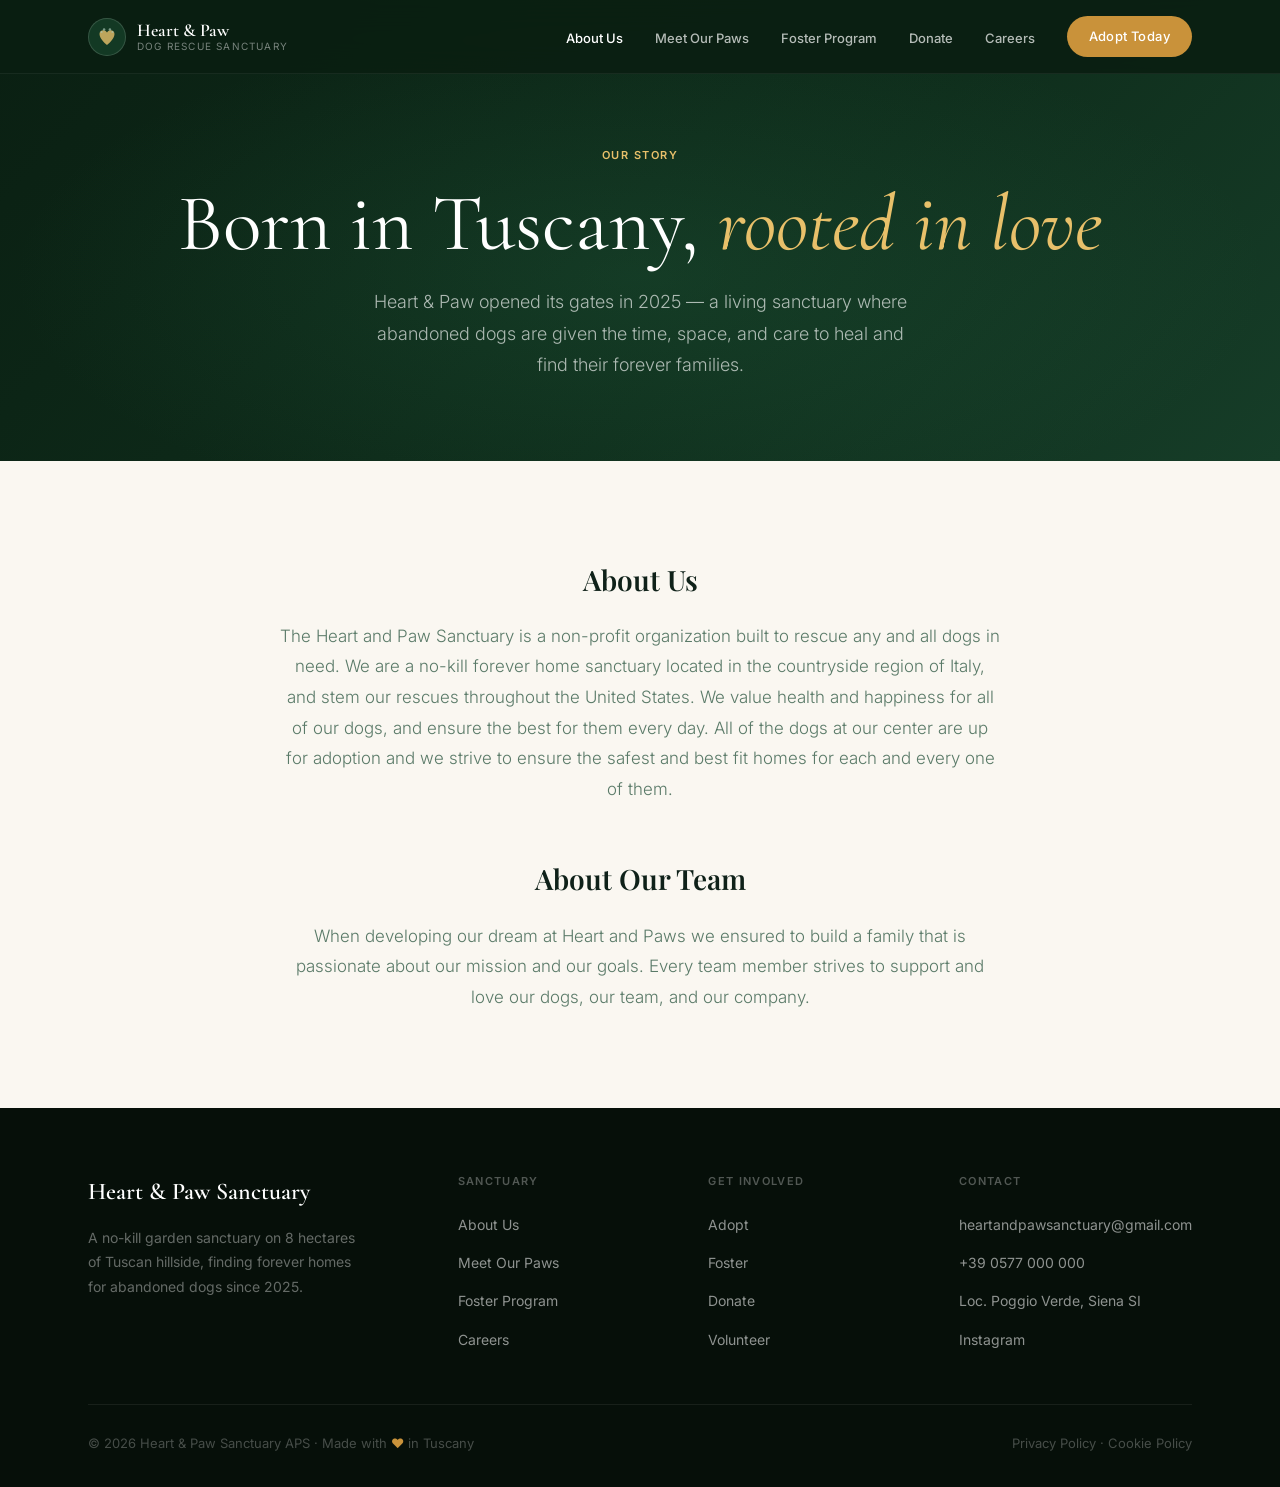
==== about.html @ a65bc963 "first commit" ====
<!DOCTYPE html>
<html lang="en">
<head>
  <meta charset="UTF-8"/>
  <meta name="viewport" content="width=device-width, initial-scale=1.0"/>
  <title>About Us — Heart & Paw Sanctuary</title>
  <link rel="preconnect" href="https://fonts.googleapis.com"/>
  <link rel="preconnect" href="https://fonts.gstatic.com" crossorigin/>
  <link href="https://fonts.googleapis.com/css2?family=Playfair+Display:ital,wght@0,400;0,600;0,700;1,400;1,600&family=Cormorant+Garamond:ital,wght@0,300;0,400;0,600;1,300;1,400;1,600&family=Inter:wght@300;400;500;600&display=swap" rel="stylesheet"/>
  <link rel="stylesheet" href="shared.css"/>
  <style>
    .about-content {
      position: relative;
      padding-block: 96px;
      overflow: hidden;
    }
    .about-content::before {
      content: '';
      position: absolute;
      inset: -20px;
      background: url('https://images.unsplash.com/photo-1534430480872-3498386e7856?w=1600&q=80') center / cover no-repeat;
      filter: blur(10px);
      z-index: 0;
    }
    .about-content::after {
      content: '';
      position: absolute;
      inset: 0;
      background: rgba(251,248,241,0.65);
      z-index: 1;
    }
    .about-content-inner {
      position: relative;
      z-index: 2;
      max-width: 720px;
      margin-inline: auto;
      text-align: center;
    }
    .about-section-title {
      font-family: var(--font-serif);
      font-size: 28px;
      font-weight: 600;
      color: var(--text-dark);
      margin-bottom: 18px;
      margin-top: 52px;
    }
    .about-section-title:first-child { margin-top: 0; }
    .about-body {
      font-size: 17px;
      color: var(--text-soft);
      line-height: 1.8;
      font-weight: 300;
    }
  </style>
</head>
<body>

  <!-- NAV -->
  <nav class="nav">
    <div class="container nav-inner">
      <a href="index.html" class="nav-logo" aria-label="Heart and Paw Sanctuary home">
        <div class="nav-logo-mark">
          <svg viewBox="0 0 24 24" fill="none">
            <path d="M12 21.6C12 21.6 3 15 3 8.5C3 6.01 4.99 4 7.5 4C9.24 4 10.91 5.01 12 6.5C13.09 5.01 14.76 4 16.5 4C19.01 4 21 6.01 21 8.5C21 15 12 21.6 12 21.6Z" fill="rgba(232,192,106,0.8)"/>
            <circle cx="8.5" cy="3" r="1.5" fill="rgba(168,197,181,0.7)"/>
            <circle cx="15.5" cy="3" r="1.5" fill="rgba(168,197,181,0.7)"/>
            <circle cx="5.5" cy="6" r="1.2" fill="rgba(168,197,181,0.7)"/>
            <circle cx="18.5" cy="6" r="1.2" fill="rgba(168,197,181,0.7)"/>
          </svg>
        </div>
        <div class="nav-brand">
          <span class="nav-brand-top">Heart &amp; Paw</span>
          <span class="nav-brand-sub">Dog Rescue Sanctuary</span>
        </div>
      </a>
      <ul class="nav-links">
        <li><a href="about.html" class="active">About Us</a></li>
        <li><a href="index.html#dogs">Meet Our Paws</a></li>
        <li><a href="foster.html">Foster Program</a></li>
        <li><a href="donate.html">Donate</a></li>
        <li><a href="careers.html">Careers</a></li>
        <li><a href="index.html#contact" class="btn nav-cta">Adopt Today</a></li>
      </ul>
    </div>
  </nav>

  <!-- PAGE HERO -->
  <section class="page-hero">
    <div class="container page-hero-content">
      <span class="tag">Our Story</span>
      <h1>Born in Tuscany, <em>rooted in love</em></h1>
      <p>Heart &amp; Paw opened its gates in 2025 — a living sanctuary where abandoned dogs are given the time, space, and care to heal and find their forever families.</p>
    </div>
  </section>

  <!-- ABOUT CONTENT -->
  <section class="about-content">
    <div class="container">
      <div class="about-content-inner reveal">
        <h2 class="about-section-title">About Us</h2>
        <p class="about-body">The Heart and Paw Sanctuary is a non-profit organization built to rescue any and all dogs in need. We are a no-kill forever home sanctuary located in the countryside region of Italy, and stem our rescues throughout the United States. We value health and happiness for all of our dogs, and ensure the best for them every day. All of the dogs at our center are up for adoption and we strive to ensure the safest and best fit homes for each and every one of them.</p>

        <h2 class="about-section-title">About Our Team</h2>
        <p class="about-body">When developing our dream at Heart and Paws we ensured to build a family that is passionate about our mission and our goals. Every team member strives to support and love our dogs, our team, and our company.</p>
      </div>
    </div>
  </section>

  <!-- FOOTER -->
  <footer class="footer">
    <div class="container">
      <div class="footer-grid">
        <div class="footer-brand">
          <div class="footer-brand-name">Heart &amp; Paw Sanctuary</div>
          <p>A no-kill garden sanctuary on 8 hectares of Tuscan hillside, finding forever homes for abandoned dogs since 2025.</p>
        </div>
        <div class="footer-col">
          <h4>Sanctuary</h4>
          <ul>
            <li><a href="about.html">About Us</a></li>
            <li><a href="index.html#dogs">Meet Our Paws</a></li>
            <li><a href="foster.html">Foster Program</a></li>
            <li><a href="careers.html">Careers</a></li>
          </ul>
        </div>
        <div class="footer-col">
          <h4>Get Involved</h4>
          <ul>
            <li><a href="index.html#contact">Adopt</a></li>
            <li><a href="foster.html">Foster</a></li>
            <li><a href="donate.html">Donate</a></li>
            <li><a href="index.html#contact">Volunteer</a></li>
          </ul>
        </div>
        <div class="footer-col">
          <h4>Contact</h4>
          <ul>
            <li><a href="mailto:heartandpawsanctuary@gmail.com">heartandpawsanctuary@gmail.com</a></li>
            <li><a href="tel:+390577000000">+39 0577 000 000</a></li>
            <li><a href="#">Loc. Poggio Verde, Siena SI</a></li>
            <li><a href="#">Instagram</a></li>
          </ul>
        </div>
      </div>
      <div class="footer-bottom">
        <p>© 2026 Heart &amp; Paw Sanctuary APS · Made with <span class="footer-heart">♥</span> in Tuscany</p>
        <p>Privacy Policy · Cookie Policy</p>
      </div>
    </div>
  </footer>

  <script>
    const observer = new IntersectionObserver(entries => {
      entries.forEach(e => { if (e.isIntersecting) { e.target.classList.add('visible'); observer.unobserve(e.target); } });
    }, { threshold: 0.1 });
    document.querySelectorAll('.reveal').forEach(el => observer.observe(el));
  </script>
</body>
</html>
---- shared.css ----
/* ── Shared tokens & base styles for Heart & Paw inner pages ── */
:root {
  --eden-deep:      #0A1F12;
  --eden-forest:    #163D28;
  --eden-rich:      #1E5C3A;
  --eden-emerald:   #2D7A52;
  --eden-sage:      #5A8C72;
  --eden-mist:      #A8C5B5;
  --gold:           #C9923A;
  --gold-light:     #E8C06A;
  --gold-pale:      #F5E4B8;
  --ivory:          #FBF8F1;
  --ivory-warm:     #F3EDE0;
  --petal:          #F7EFE4;
  --text-dark:      #0F2119;
  --text-mid:       #2D5240;
  --text-soft:      #5A7A68;
  --text-muted:     #8AAD98;
  --white:          #FFFFFF;
  --border-green:   rgba(45,122,82,.18);
  --shadow-sm:  0 2px 8px rgba(10,31,18,.1);
  --shadow-md:  0 8px 32px rgba(10,31,18,.15);
  --shadow-lg:  0 20px 60px rgba(10,31,18,.22);
  --radius-sm: 10px;
  --radius-md: 20px;
  --radius-lg: 32px;
  --radius-full: 9999px;
  --font-display: 'Cormorant Garamond', Georgia, serif;
  --font-serif:   'Playfair Display', Georgia, serif;
  --font-sans:    'Inter', system-ui, sans-serif;
}

*, *::before, *::after { box-sizing: border-box; margin: 0; padding: 0; }
html { scroll-behavior: smooth; }
body {
  font-family: var(--font-sans);
  background: var(--ivory);
  color: var(--text-dark);
  line-height: 1.65;
  -webkit-font-smoothing: antialiased;
  overflow-x: hidden;
}
img { max-width: 100%; display: block; }
a { color: inherit; text-decoration: none; }
button { cursor: pointer; border: none; background: none; font: inherit; }

.container { max-width: 1160px; margin-inline: auto; padding-inline: 28px; }
.section { padding-block: 96px; }

.tag {
  display: inline-block;
  font-family: var(--font-sans);
  font-size: 11px;
  font-weight: 600;
  letter-spacing: .14em;
  text-transform: uppercase;
  color: var(--eden-emerald);
  margin-bottom: 18px;
}
.section-title {
  font-family: var(--font-display);
  font-size: clamp(36px, 5vw, 58px);
  font-weight: 600;
  line-height: 1.1;
  color: var(--text-dark);
  margin-bottom: 20px;
}
.section-sub {
  font-size: 17px;
  color: var(--text-soft);
  line-height: 1.75;
  font-weight: 300;
}

/* Buttons */
.btn {
  display: inline-flex;
  align-items: center;
  gap: 9px;
  padding: 15px 30px;
  border-radius: var(--radius-full);
  font-size: 14px;
  font-weight: 600;
  letter-spacing: .03em;
  transition: all 220ms ease;
  cursor: pointer;
  border: none;
  font-family: var(--font-sans);
}
.btn-eden {
  background: var(--eden-rich);
  color: var(--white);
  box-shadow: 0 3px 18px rgba(30,92,58,.35);
}
.btn-eden:hover { background: var(--eden-forest); transform: translateY(-2px); box-shadow: 0 6px 28px rgba(30,92,58,.45); }
.btn-gold {
  background: var(--gold);
  color: var(--white);
  box-shadow: 0 3px 18px rgba(201,146,58,.3);
}
.btn-gold:hover { background: #B07B2A; transform: translateY(-2px); }
.btn-outline-eden {
  border: 1.5px solid var(--eden-emerald);
  color: var(--eden-rich);
  background: transparent;
}
.btn-outline-eden:hover { background: var(--eden-rich); color: var(--white); transform: translateY(-2px); }
.btn-outline-white {
  border: 1.5px solid rgba(255,255,255,.5);
  color: var(--white);
  background: transparent;
}
.btn-outline-white:hover { background: rgba(255,255,255,.12); border-color: rgba(255,255,255,.8); transform: translateY(-2px); }

/* Nav */
.nav {
  position: fixed;
  top: 0; left: 0; right: 0;
  z-index: 100;
  padding: 16px 0;
  background: rgba(10,31,18,.92);
  backdrop-filter: blur(16px);
  -webkit-backdrop-filter: blur(16px);
  border-bottom: 1px solid rgba(255,255,255,.06);
}
.nav-inner { display: flex; align-items: center; justify-content: space-between; }
.nav-logo { display: flex; align-items: center; gap: 11px; }
.nav-logo-mark {
  width: 38px; height: 38px;
  background: rgba(45,122,82,.3);
  border-radius: 50%;
  display: flex; align-items: center; justify-content: center;
  border: 1px solid rgba(255,255,255,.15);
}
.nav-logo-mark svg { width: 20px; height: 20px; }
.nav-brand { display: flex; flex-direction: column; line-height: 1.1; }
.nav-brand-top { font-family: var(--font-display); font-size: 18px; font-weight: 600; color: var(--white); }
.nav-brand-sub { font-size: 10px; letter-spacing: .12em; text-transform: uppercase; color: rgba(255,255,255,.45); }
.nav-links { display: flex; align-items: center; gap: 32px; list-style: none; }
.nav-links a { font-size: 13px; font-weight: 500; color: rgba(255,255,255,.7); transition: color 200ms; }
.nav-links a:hover, .nav-links a.active { color: var(--white); }
.nav-cta {
  background: var(--gold) !important;
  color: var(--white) !important;
  padding: 10px 22px !important;
  font-size: 13px !important;
}
.nav-cta:hover { background: #B07B2A !important; transform: translateY(-1px) !important; }
@media (max-width: 768px) { .nav-links { display: none; } }

/* Page hero banner */
.page-hero {
  padding-top: 140px;
  padding-bottom: 80px;
  background: linear-gradient(135deg, var(--eden-deep) 0%, #0F2E1C 60%, var(--eden-forest) 100%);
  position: relative;
  overflow: hidden;
  text-align: center;
}
.page-hero::before {
  content: '';
  position: absolute;
  inset: 0;
  background: radial-gradient(ellipse 70% 80% at 50% 60%, rgba(45,122,82,.2) 0%, transparent 70%);
}
.page-hero-content { position: relative; z-index: 1; }
.page-hero .tag { color: var(--gold-light); }
.page-hero h1 { font-family: var(--font-display); font-size: clamp(44px, 7vw, 80px); font-weight: 400; color: var(--white); line-height: 1.05; margin-bottom: 20px; }
.page-hero h1 em { font-style: italic; color: var(--gold-light); }
.page-hero p { font-size: 18px; color: rgba(255,255,255,.65); line-height: 1.75; font-weight: 300; max-width: 560px; margin-inline: auto; }

/* Forms */
.form-group { margin-bottom: 24px; }
.form-label { display: block; font-size: 13px; font-weight: 600; color: var(--text-mid); margin-bottom: 8px; letter-spacing: .03em; }
.form-label span { color: var(--gold); margin-left: 2px; }
.form-input, .form-select, .form-textarea {
  width: 100%;
  padding: 14px 18px;
  border: 1.5px solid var(--border-green);
  border-radius: var(--radius-sm);
  font-size: 15px;
  font-family: var(--font-sans);
  color: var(--text-dark);
  background: var(--white);
  transition: border-color 200ms, box-shadow 200ms;
  appearance: none;
}
.form-input:focus, .form-select:focus, .form-textarea:focus {
  outline: none;
  border-color: var(--eden-emerald);
  box-shadow: 0 0 0 3px rgba(45,122,82,.12);
}
.form-textarea { min-height: 140px; resize: vertical; line-height: 1.65; }
.form-select { background-image: url("data:image/svg+xml,%3Csvg xmlns='http://www.w3.org/2000/svg' width='16' height='16' viewBox='0 0 24 24' fill='none' stroke='%235A7A68' stroke-width='2' stroke-linecap='round'%3E%3Cpath d='M6 9l6 6 6-6'/%3E%3C/svg%3E"); background-repeat: no-repeat; background-position: right 14px center; padding-right: 44px; cursor: pointer; }
.form-hint { font-size: 12px; color: var(--text-muted); margin-top: 6px; }
.form-row { display: grid; grid-template-columns: 1fr 1fr; gap: 20px; }
@media (max-width: 600px) { .form-row { grid-template-columns: 1fr; } }
.form-check { display: flex; gap: 12px; align-items: flex-start; }
.form-check input[type=checkbox] { width: 18px; height: 18px; margin-top: 2px; accent-color: var(--eden-rich); flex-shrink: 0; cursor: pointer; }
.form-check label { font-size: 14px; color: var(--text-soft); line-height: 1.6; cursor: pointer; }

/* Footer */
.footer { background: #060F09; padding-block: 64px 32px; }
.footer-grid { display: grid; grid-template-columns: 1.6fr repeat(3,1fr); gap: 52px; margin-bottom: 52px; }
.footer-brand-name { font-family: var(--font-display); font-size: 24px; font-weight: 600; color: var(--white); margin-bottom: 14px; }
.footer-brand p { font-size: 14px; color: rgba(255,255,255,.38); line-height: 1.75; max-width: 270px; }
.footer-col h4 { font-size: 11px; font-weight: 600; letter-spacing: .12em; text-transform: uppercase; color: rgba(255,255,255,.3); margin-bottom: 20px; }
.footer-col ul { list-style: none; display: flex; flex-direction: column; gap: 12px; }
.footer-col ul a { font-size: 14px; color: rgba(255,255,255,.55); transition: color 200ms; }
.footer-col ul a:hover { color: var(--gold-light); }
.footer-bottom { border-top: 1px solid rgba(255,255,255,.07); padding-top: 28px; display: flex; justify-content: space-between; align-items: center; flex-wrap: wrap; gap: 12px; }
.footer-bottom p { font-size: 13px; color: rgba(255,255,255,.26); }
.footer-heart { color: var(--gold); }
@media (max-width: 820px) { .footer-grid { grid-template-columns: 1fr 1fr; } .footer-brand { grid-column: 1/-1; } }
@media (max-width: 480px) { .footer-grid { grid-template-columns: 1fr; } }

/* Reveal */
.reveal { opacity: 0; transform: translateY(28px); transition: opacity 650ms ease, transform 650ms ease; }
.reveal.visible { opacity: 1; transform: translateY(0); }
.reveal-delay-1 { transition-delay: 100ms; }
.reveal-delay-2 { transition-delay: 200ms; }
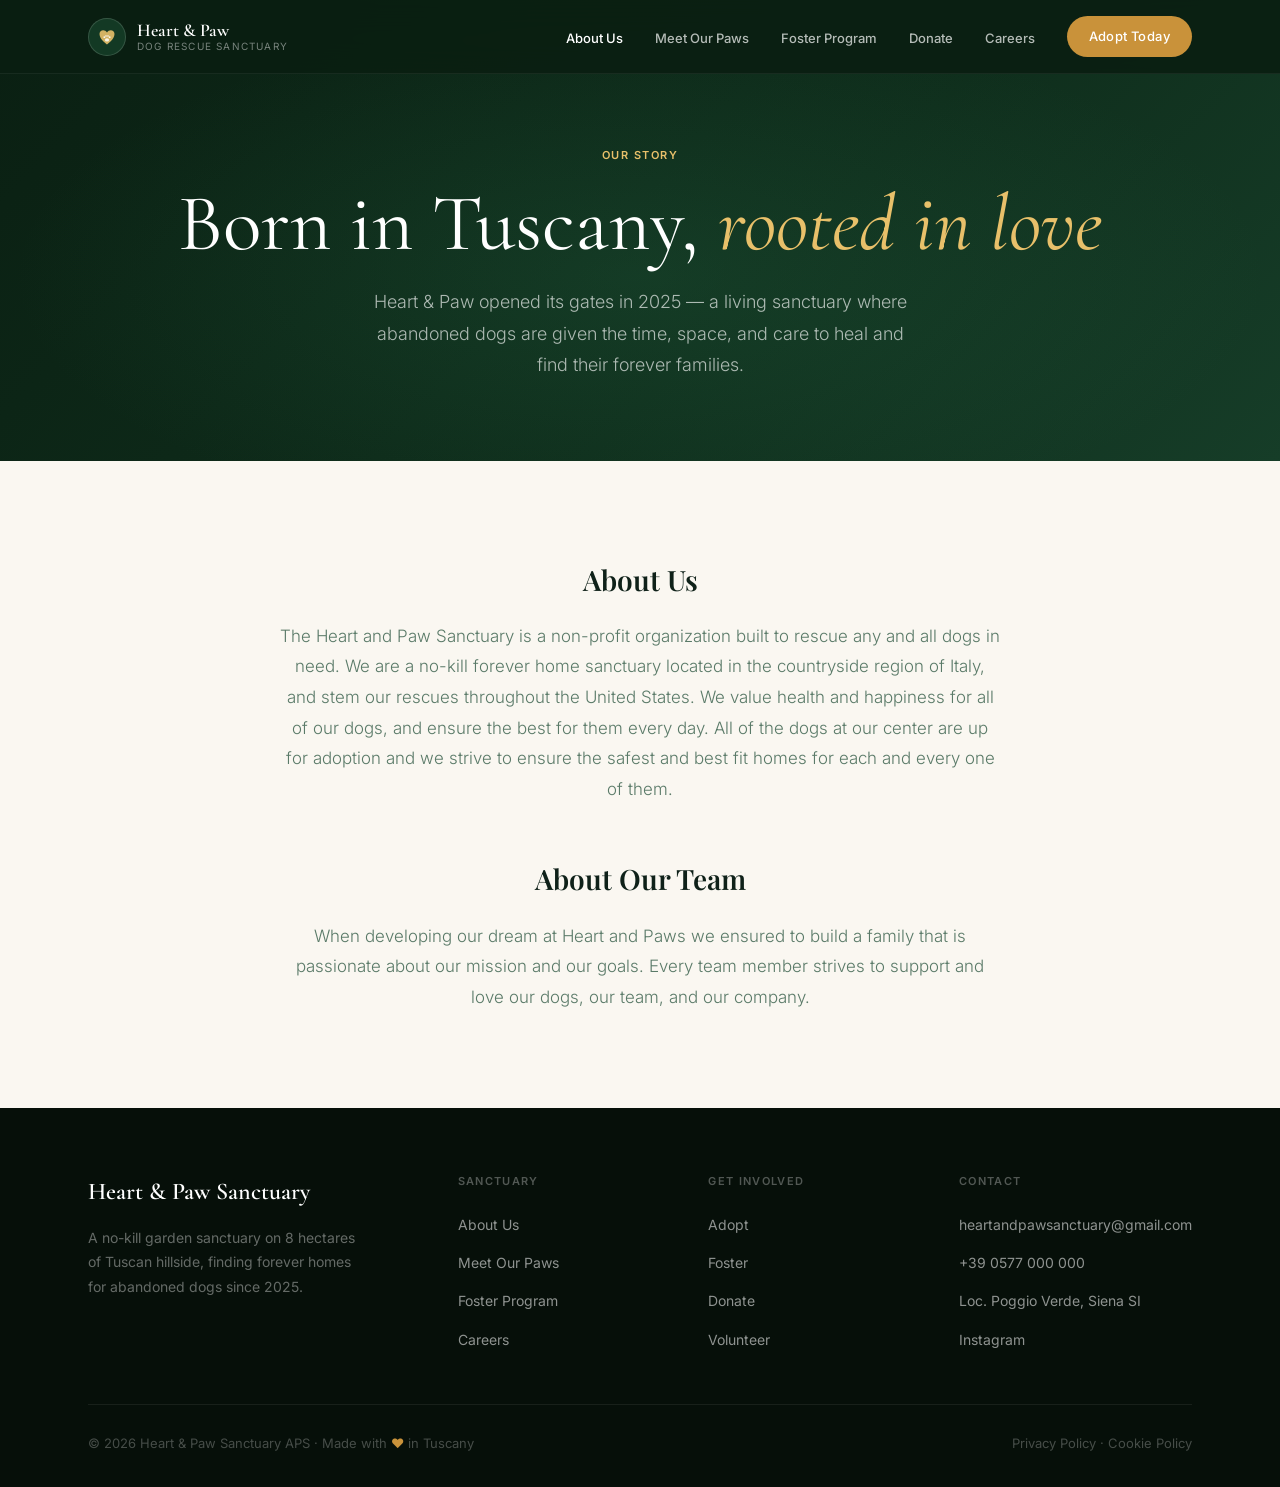
==== commit e9106301: "Update logo, remove stats strip, add mobile hamburger menu" ====
--- a/about.html
+++ b/about.html
@@ -61,11 +61,12 @@
       <a href="index.html" class="nav-logo" aria-label="Heart and Paw Sanctuary home">
         <div class="nav-logo-mark">
           <svg viewBox="0 0 24 24" fill="none">
-            <path d="M12 21.6C12 21.6 3 15 3 8.5C3 6.01 4.99 4 7.5 4C9.24 4 10.91 5.01 12 6.5C13.09 5.01 14.76 4 16.5 4C19.01 4 21 6.01 21 8.5C21 15 12 21.6 12 21.6Z" fill="rgba(232,192,106,0.8)"/>
-            <circle cx="8.5" cy="3" r="1.5" fill="rgba(168,197,181,0.7)"/>
-            <circle cx="15.5" cy="3" r="1.5" fill="rgba(168,197,181,0.7)"/>
-            <circle cx="5.5" cy="6" r="1.2" fill="rgba(168,197,181,0.7)"/>
-            <circle cx="18.5" cy="6" r="1.2" fill="rgba(168,197,181,0.7)"/>
+            <path d="M12 21C12 21 3 15 3 8.5C3 6.01 4.99 4 7.5 4C9.24 4 10.91 5.01 12 6.5C13.09 5.01 14.76 4 16.5 4C19.01 4 21 6.01 21 8.5C21 15 12 21 12 21Z" fill="rgba(232,192,106,0.9)"/>
+            <ellipse cx="12" cy="15.5" rx="2.5" ry="2" fill="rgba(255,255,255,0.85)"/>
+            <ellipse cx="8.8" cy="12.2" rx="1.1" ry="1" fill="rgba(255,255,255,0.85)"/>
+            <ellipse cx="10.8" cy="10.8" rx="1.1" ry="1" fill="rgba(255,255,255,0.85)"/>
+            <ellipse cx="13.2" cy="10.8" rx="1.1" ry="1" fill="rgba(255,255,255,0.85)"/>
+            <ellipse cx="15.2" cy="12.2" rx="1.1" ry="1" fill="rgba(255,255,255,0.85)"/>
           </svg>
         </div>
         <div class="nav-brand">
@@ -81,6 +82,9 @@
         <li><a href="careers.html">Careers</a></li>
         <li><a href="index.html#contact" class="btn nav-cta">Adopt Today</a></li>
       </ul>
+      <button class="nav-hamburger" aria-label="Toggle menu" onclick="toggleNav()">
+        <span></span><span></span><span></span>
+      </button>
     </div>
   </nav>
 
@@ -150,6 +154,10 @@
   </footer>
 
   <script>
+    function toggleNav() {
+      document.querySelector('.nav-links').classList.toggle('open');
+      document.querySelector('.nav-hamburger').classList.toggle('open');
+    }
     const observer = new IntersectionObserver(entries => {
       entries.forEach(e => { if (e.isIntersecting) { e.target.classList.add('visible'); observer.unobserve(e.target); } });
     }, { threshold: 0.1 });
--- a/shared.css
+++ b/shared.css
@@ -146,7 +146,48 @@
   font-size: 13px !important;
 }
 .nav-cta:hover { background: #B07B2A !important; transform: translateY(-1px) !important; }
-@media (max-width: 768px) { .nav-links { display: none; } }
+.nav-hamburger {
+  display: none;
+  flex-direction: column;
+  gap: 5px;
+  padding: 8px;
+  background: none;
+  border: none;
+  cursor: pointer;
+}
+.nav-hamburger span {
+  display: block;
+  width: 22px;
+  height: 2px;
+  background: rgba(255,255,255,.8);
+  border-radius: 2px;
+  transition: transform 250ms, opacity 250ms;
+}
+.nav-hamburger.open span:nth-child(1) { transform: translateY(7px) rotate(45deg); }
+.nav-hamburger.open span:nth-child(2) { opacity: 0; }
+.nav-hamburger.open span:nth-child(3) { transform: translateY(-7px) rotate(-45deg); }
+
+@media (max-width: 768px) {
+  .nav-hamburger { display: flex; }
+  .nav-links {
+    display: none;
+    position: absolute;
+    top: 100%;
+    left: 0; right: 0;
+    background: rgba(10,31,18,.97);
+    backdrop-filter: blur(16px);
+    -webkit-backdrop-filter: blur(16px);
+    flex-direction: column;
+    align-items: stretch;
+    gap: 0;
+    padding: 8px 0 16px;
+    border-top: 1px solid rgba(255,255,255,.08);
+  }
+  .nav-links.open { display: flex; }
+  .nav-links li { width: 100%; }
+  .nav-links a { display: block; padding: 13px 28px; font-size: 15px; }
+  .nav-cta { margin: 10px 28px !important; width: calc(100% - 56px) !important; justify-content: center; padding: 12px 22px !important; }
+}
 
 /* Page hero banner */
 .page-hero {
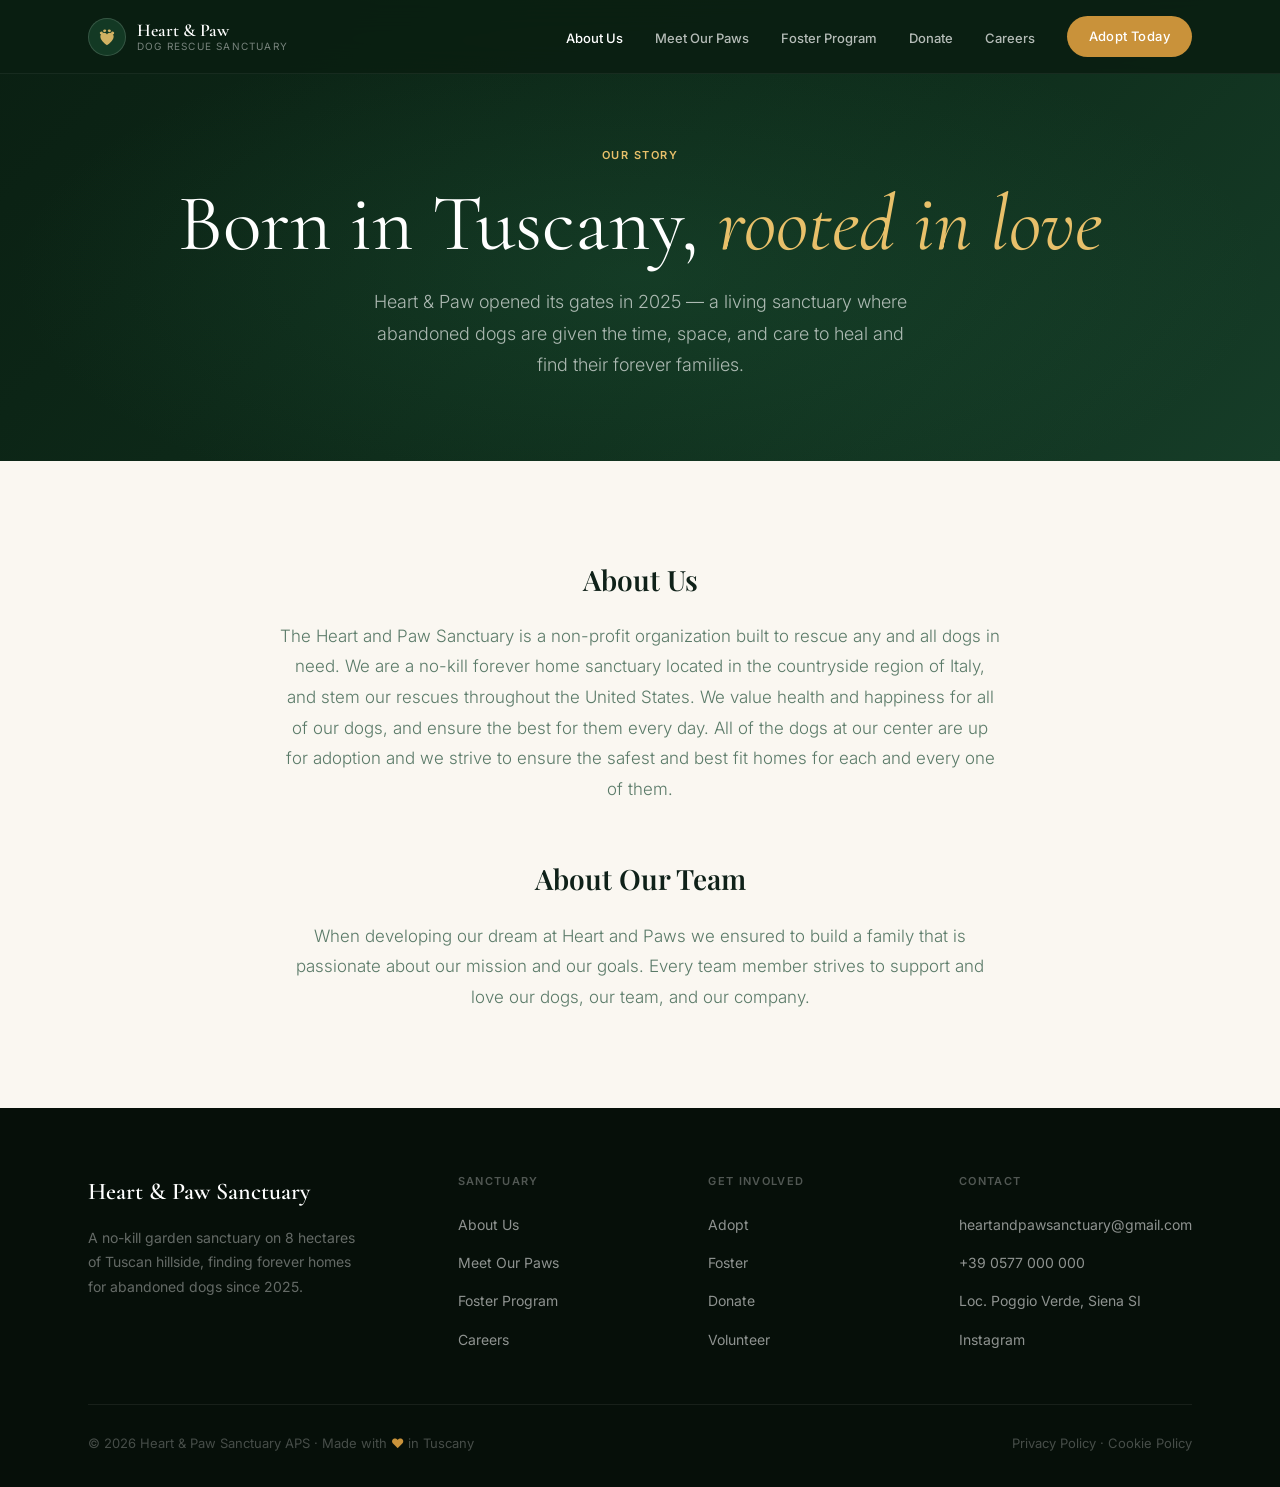
==== commit 2cf407bd: "Paw with heart logo, clean careers page, push all updates" ====
--- a/about.html
+++ b/about.html
@@ -61,12 +61,11 @@
       <a href="index.html" class="nav-logo" aria-label="Heart and Paw Sanctuary home">
         <div class="nav-logo-mark">
           <svg viewBox="0 0 24 24" fill="none">
-            <path d="M12 21C12 21 3 15 3 8.5C3 6.01 4.99 4 7.5 4C9.24 4 10.91 5.01 12 6.5C13.09 5.01 14.76 4 16.5 4C19.01 4 21 6.01 21 8.5C21 15 12 21 12 21Z" fill="rgba(232,192,106,0.9)"/>
-            <ellipse cx="12" cy="15.5" rx="2.5" ry="2" fill="rgba(255,255,255,0.85)"/>
-            <ellipse cx="8.8" cy="12.2" rx="1.1" ry="1" fill="rgba(255,255,255,0.85)"/>
-            <ellipse cx="10.8" cy="10.8" rx="1.1" ry="1" fill="rgba(255,255,255,0.85)"/>
-            <ellipse cx="13.2" cy="10.8" rx="1.1" ry="1" fill="rgba(255,255,255,0.85)"/>
-            <ellipse cx="15.2" cy="12.2" rx="1.1" ry="1" fill="rgba(255,255,255,0.85)"/>
+            <ellipse cx="5.2" cy="7" rx="1.9" ry="1.5" transform="rotate(-30 5.2 7)" fill="rgba(232,192,106,0.9)"/>
+            <ellipse cx="9.2" cy="4.5" rx="1.9" ry="1.5" transform="rotate(-10 9.2 4.5)" fill="rgba(232,192,106,0.9)"/>
+            <ellipse cx="14.8" cy="4.5" rx="1.9" ry="1.5" transform="rotate(10 14.8 4.5)" fill="rgba(232,192,106,0.9)"/>
+            <ellipse cx="18.8" cy="7" rx="1.9" ry="1.5" transform="rotate(30 18.8 7)" fill="rgba(232,192,106,0.9)"/>
+            <path d="M12 22C12 22 4 17 4 11.5C4 8.97 6.01 7 8.5 7C10.24 7 11.41 8.08 12 9C12.59 8.08 13.76 7 15.5 7C17.99 7 20 8.97 20 11.5C20 17 12 22 12 22Z" fill="rgba(232,192,106,0.9)"/>
           </svg>
         </div>
         <div class="nav-brand">
